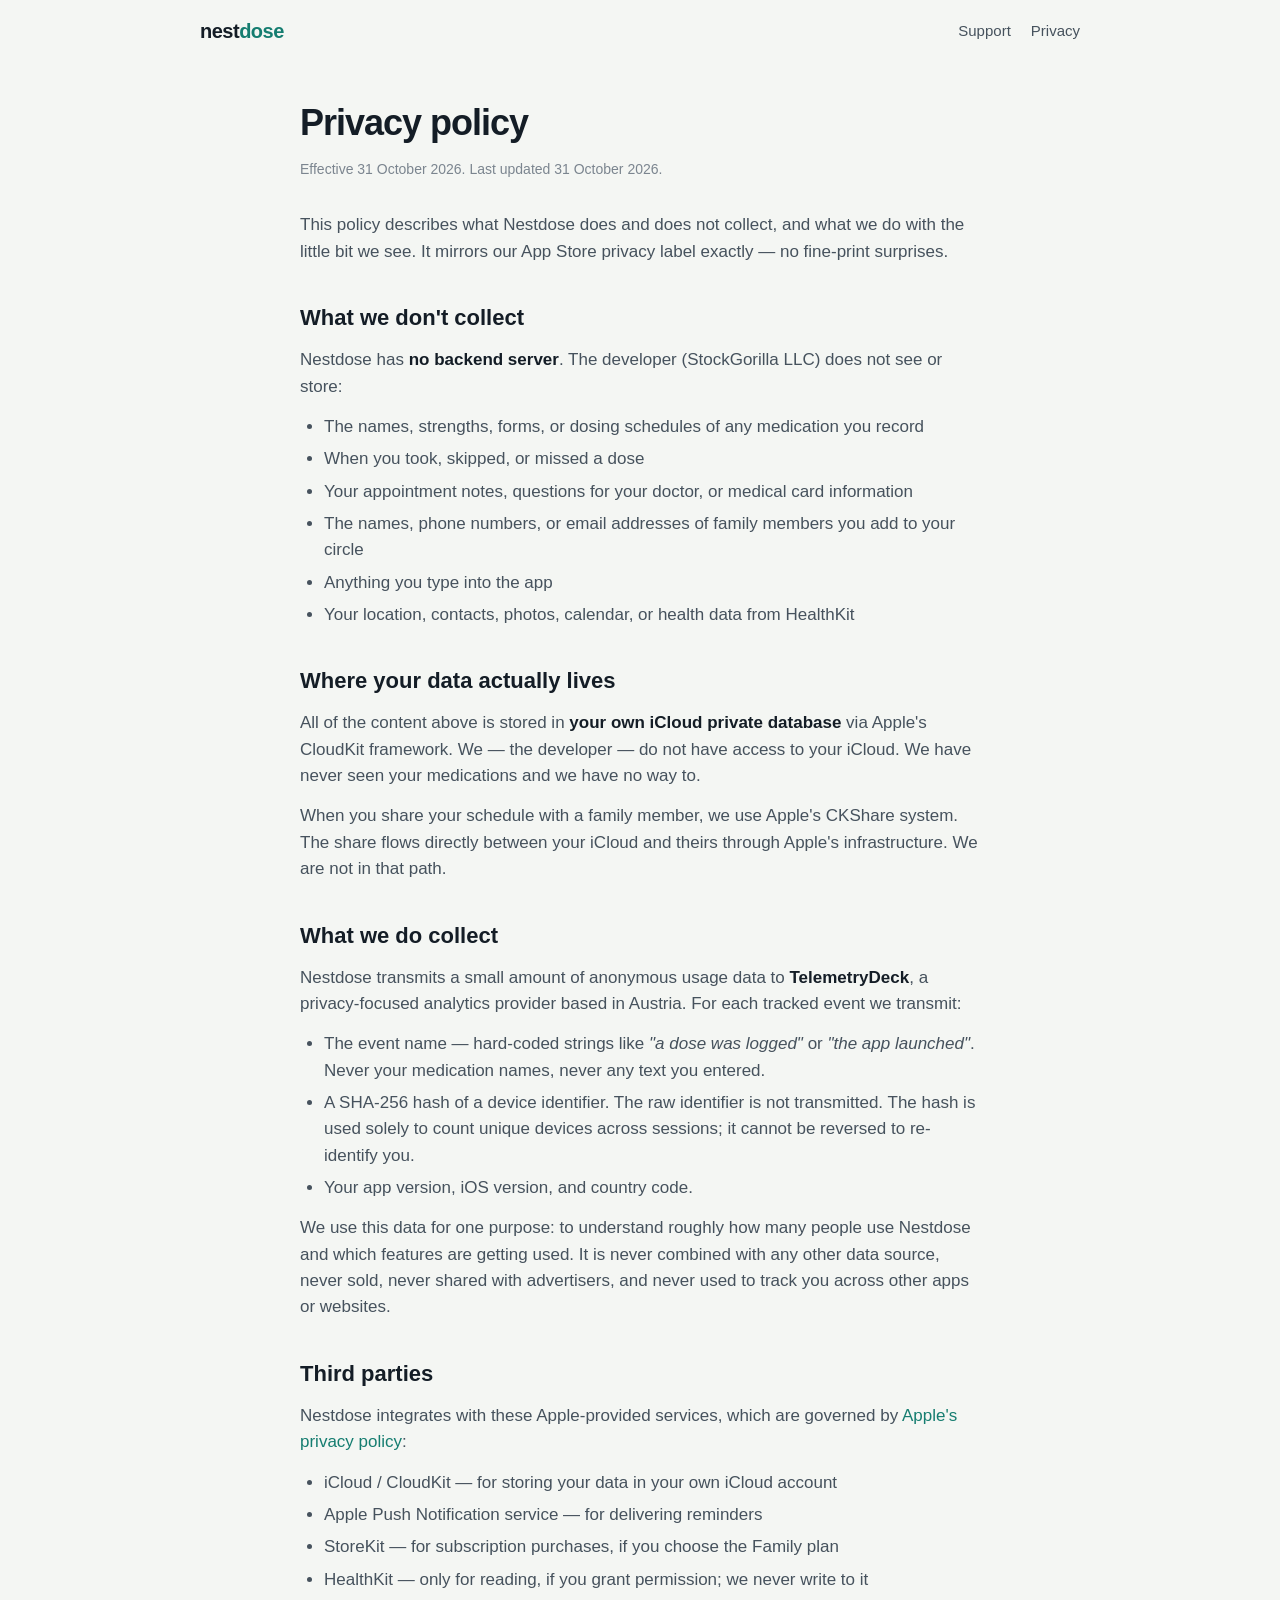
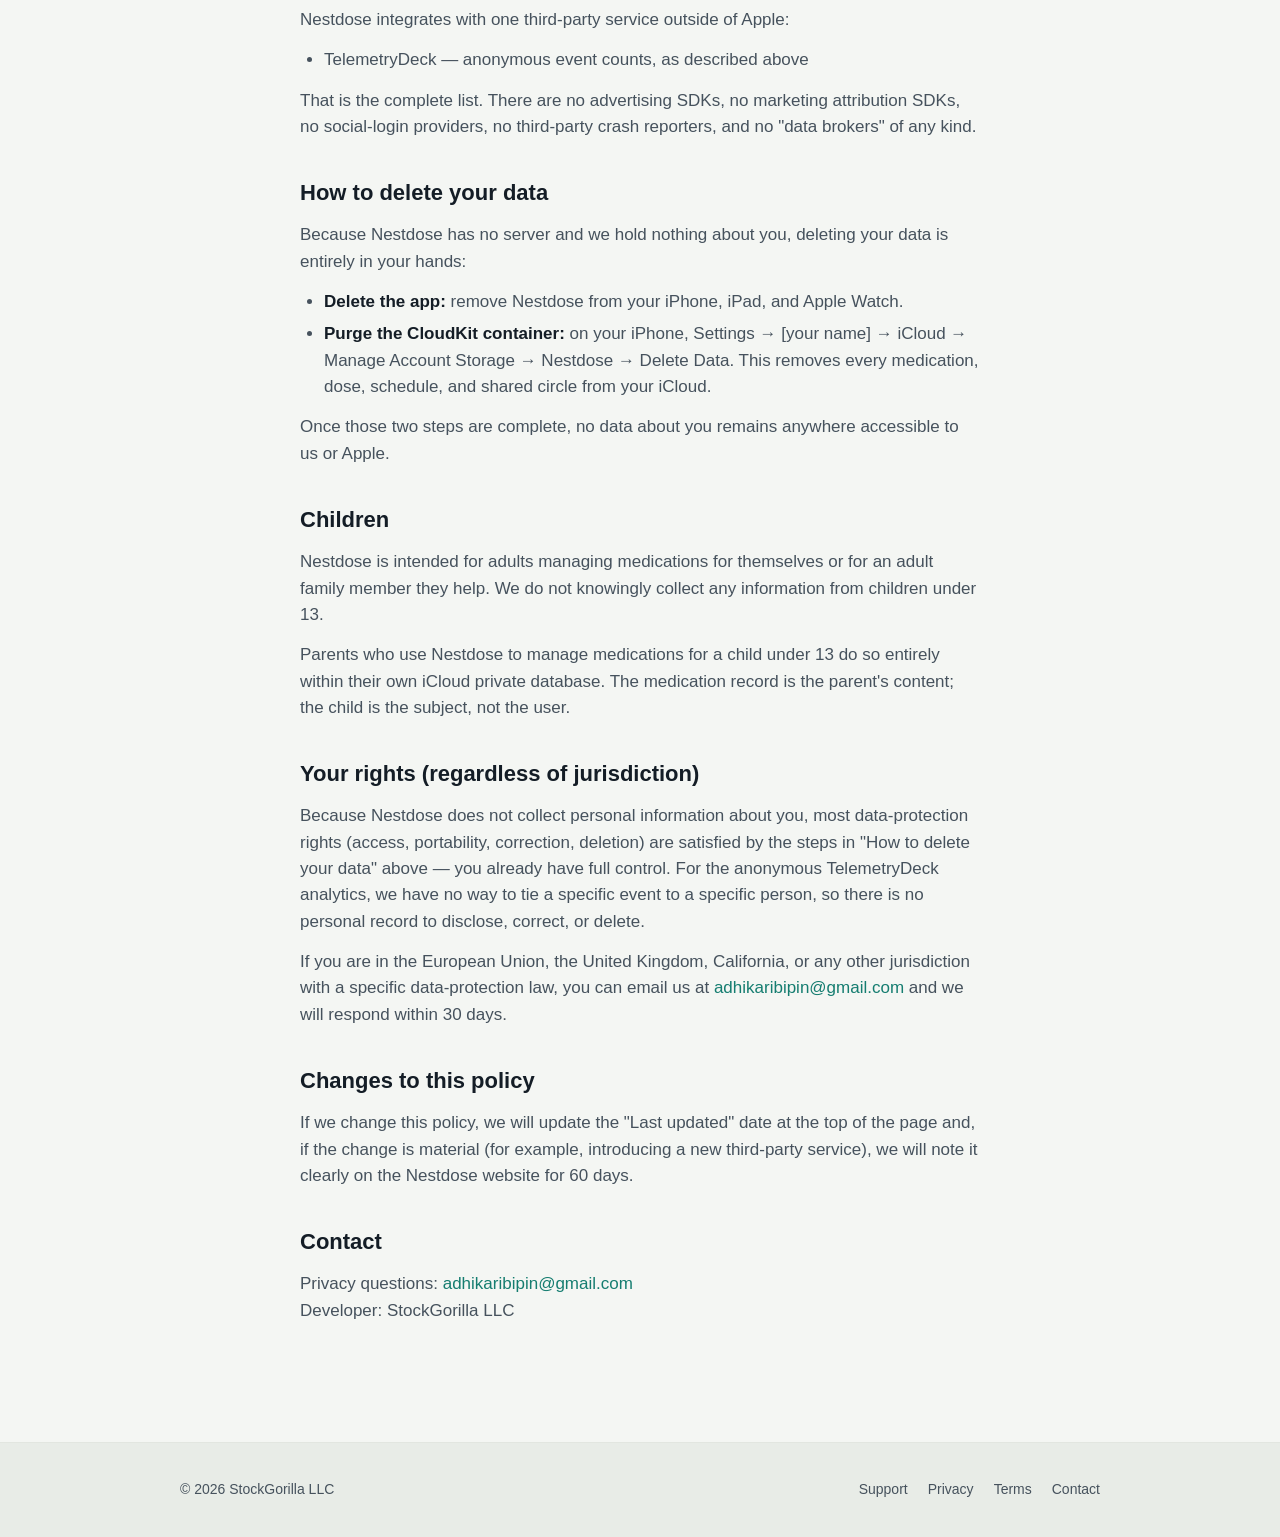
==== privacy/index.html @ 2128de8e "Initial scaffold: landing, privacy, support, terms Static site for nestdose.com. No build step — Net" ====
<!DOCTYPE html>
<html lang="en">
<head>
<meta charset="utf-8" />
<meta name="viewport" content="width=device-width, initial-scale=1" />
<title>Privacy Policy — Nestdose</title>
<meta name="description" content="Nestdose has no backend. Your medications and doses live in your own iCloud private database. We don't see them." />
<link rel="stylesheet" href="/style.css" />
<link rel="icon" href="/favicon.svg" type="image/svg+xml" />
</head>
<body>

<nav class="nav">
    <a href="/" class="brand">nest<span>dose</span></a>
    <ul>
        <li><a href="/support/">Support</a></li>
        <li><a href="/privacy/">Privacy</a></li>
    </ul>
</nav>

<main class="wrap legal">

<h1>Privacy policy</h1>
<p class="meta">Effective 31 October 2026. Last updated 31 October 2026.</p>

<p>This policy describes what Nestdose does and does not collect, and what we do with the little bit we see. It mirrors our App Store privacy label exactly — no fine-print surprises.</p>

<h2>What we don't collect</h2>
<p>Nestdose has <strong>no backend server</strong>. The developer (StockGorilla LLC) does not see or store:</p>
<ul>
    <li>The names, strengths, forms, or dosing schedules of any medication you record</li>
    <li>When you took, skipped, or missed a dose</li>
    <li>Your appointment notes, questions for your doctor, or medical card information</li>
    <li>The names, phone numbers, or email addresses of family members you add to your circle</li>
    <li>Anything you type into the app</li>
    <li>Your location, contacts, photos, calendar, or health data from HealthKit</li>
</ul>

<h2>Where your data actually lives</h2>
<p>All of the content above is stored in <strong>your own iCloud private database</strong> via Apple's CloudKit framework. We — the developer — do not have access to your iCloud. We have never seen your medications and we have no way to.</p>
<p>When you share your schedule with a family member, we use Apple's CKShare system. The share flows directly between your iCloud and theirs through Apple's infrastructure. We are not in that path.</p>

<h2>What we do collect</h2>
<p>Nestdose transmits a small amount of anonymous usage data to <strong>TelemetryDeck</strong>, a privacy-focused analytics provider based in Austria. For each tracked event we transmit:</p>
<ul>
    <li>The event name — hard-coded strings like <em>"a dose was logged"</em> or <em>"the app launched"</em>. Never your medication names, never any text you entered.</li>
    <li>A SHA-256 hash of a device identifier. The raw identifier is not transmitted. The hash is used solely to count unique devices across sessions; it cannot be reversed to re-identify you.</li>
    <li>Your app version, iOS version, and country code.</li>
</ul>
<p>We use this data for one purpose: to understand roughly how many people use Nestdose and which features are getting used. It is never combined with any other data source, never sold, never shared with advertisers, and never used to track you across other apps or websites.</p>

<h2>Third parties</h2>
<p>Nestdose integrates with these Apple-provided services, which are governed by <a href="https://www.apple.com/legal/privacy/">Apple's privacy policy</a>:</p>
<ul>
    <li>iCloud / CloudKit — for storing your data in your own iCloud account</li>
    <li>Apple Push Notification service — for delivering reminders</li>
    <li>StoreKit — for subscription purchases, if you choose the Family plan</li>
    <li>HealthKit — only for reading, if you grant permission; we never write to it</li>
</ul>
<p>Nestdose integrates with one third-party service outside of Apple:</p>
<ul>
    <li>TelemetryDeck — anonymous event counts, as described above</li>
</ul>
<p>That is the complete list. There are no advertising SDKs, no marketing attribution SDKs, no social-login providers, no third-party crash reporters, and no "data brokers" of any kind.</p>

<h2>How to delete your data</h2>
<p>Because Nestdose has no server and we hold nothing about you, deleting your data is entirely in your hands:</p>
<ul>
    <li><strong>Delete the app:</strong> remove Nestdose from your iPhone, iPad, and Apple Watch.</li>
    <li><strong>Purge the CloudKit container:</strong> on your iPhone, Settings → [your name] → iCloud → Manage Account Storage → Nestdose → Delete Data. This removes every medication, dose, schedule, and shared circle from your iCloud.</li>
</ul>
<p>Once those two steps are complete, no data about you remains anywhere accessible to us or Apple.</p>

<h2>Children</h2>
<p>Nestdose is intended for adults managing medications for themselves or for an adult family member they help. We do not knowingly collect any information from children under 13.</p>
<p>Parents who use Nestdose to manage medications for a child under 13 do so entirely within their own iCloud private database. The medication record is the parent's content; the child is the subject, not the user.</p>

<h2>Your rights (regardless of jurisdiction)</h2>
<p>Because Nestdose does not collect personal information about you, most data-protection rights (access, portability, correction, deletion) are satisfied by the steps in "How to delete your data" above — you already have full control. For the anonymous TelemetryDeck analytics, we have no way to tie a specific event to a specific person, so there is no personal record to disclose, correct, or delete.</p>
<p>If you are in the European Union, the United Kingdom, California, or any other jurisdiction with a specific data-protection law, you can email us at <a href="mailto:adhikaribipin@gmail.com">adhikaribipin@gmail.com</a> and we will respond within 30 days.</p>

<h2>Changes to this policy</h2>
<p>If we change this policy, we will update the "Last updated" date at the top of the page and, if the change is material (for example, introducing a new third-party service), we will note it clearly on the Nestdose website for 60 days.</p>

<h2>Contact</h2>
<p>Privacy questions: <a href="mailto:adhikaribipin@gmail.com">adhikaribipin@gmail.com</a><br>
Developer: StockGorilla LLC</p>

</main>

<footer class="footer">
    <div class="inner">
        <div>© 2026 StockGorilla LLC</div>
        <ul>
            <li><a href="/support/">Support</a></li>
            <li><a href="/privacy/">Privacy</a></li>
            <li><a href="/terms/">Terms</a></li>
            <li><a href="mailto:adhikaribipin@gmail.com">Contact</a></li>
        </ul>
    </div>
</footer>

</body>
</html>
---- style.css ----
/* Nestdose website — shared stylesheet.
   Tokens mirror Nestdose/DesignSystem Tokens.swift so the website
   reads as the app on landing. Keep in sync when the app tokens
   move. */

:root {
    --paper:      #F4F6F3;
    --card:       #FFFFFF;
    --line:       #E2E6E0;
    --ink:        #141D26;
    --ink-med:    #46525D;
    --ink-mute:   #7B858F;
    --teal:       #157D70;
    --teal-deep:  #0E5F55;
    --teal-soft:  #DCEFEA;
    --attend:     #C2621D;
    --attend-sft: #FBE9DA;
}

* {
    box-sizing: border-box;
    margin: 0;
    padding: 0;
}

html {
    -webkit-text-size-adjust: 100%;
    text-size-adjust: 100%;
}

body {
    font-family: -apple-system, BlinkMacSystemFont, "SF Pro Text",
                 "Helvetica Neue", Arial, sans-serif;
    font-size: 17px;
    line-height: 1.55;
    color: var(--ink);
    background: var(--paper);
    -webkit-font-smoothing: antialiased;
    -moz-osx-font-smoothing: grayscale;
}

a {
    color: var(--teal);
    text-decoration: none;
}

a:hover { text-decoration: underline; }

.wrap {
    max-width: 720px;
    margin: 0 auto;
    padding: 32px 20px 64px;
}

.wrap-wide {
    max-width: 920px;
    margin: 0 auto;
    padding: 32px 20px 64px;
}

/* Nav */
.nav {
    display: flex;
    justify-content: space-between;
    align-items: center;
    padding: 16px 20px;
    max-width: 920px;
    margin: 0 auto;
}
.nav a.brand {
    font-weight: 800;
    font-size: 20px;
    color: var(--ink);
    letter-spacing: -0.5px;
}
.nav a.brand span { color: var(--teal); }
.nav ul { display: flex; gap: 20px; list-style: none; }
.nav ul a {
    color: var(--ink-med);
    font-size: 15px;
    font-weight: 500;
}

/* Hero */
.hero {
    background: var(--teal);
    color: #fff;
    padding: 80px 20px 100px;
    text-align: left;
}
.hero-inner {
    max-width: 920px;
    margin: 0 auto;
}
.hero h1 {
    font-size: 56px;
    font-weight: 900;
    line-height: 1.05;
    letter-spacing: -1.5px;
    margin-bottom: 20px;
}
.hero p.tag {
    font-size: 22px;
    color: rgba(255,255,255,0.85);
    font-weight: 500;
    max-width: 560px;
    margin-bottom: 32px;
}
.hero .cta-row { display: flex; gap: 12px; flex-wrap: wrap; }
.hero .cta {
    display: inline-block;
    padding: 14px 24px;
    background: var(--teal-deep);
    color: #fff;
    font-weight: 700;
    border-radius: 999px;
    font-size: 16px;
}
.hero .cta:hover { background: #0a4e46; text-decoration: none; }
.hero .cta.outline {
    background: transparent;
    border: 2px solid rgba(255,255,255,0.4);
}
.hero .cta.outline:hover {
    background: rgba(255,255,255,0.1);
    border-color: rgba(255,255,255,0.7);
}

/* Section */
section { padding: 56px 20px; }
section .inner { max-width: 920px; margin: 0 auto; }
section h2 {
    font-size: 32px;
    font-weight: 800;
    letter-spacing: -0.5px;
    margin-bottom: 16px;
}
section p.lede {
    font-size: 18px;
    color: var(--ink-med);
    margin-bottom: 32px;
    max-width: 640px;
}

/* Cards */
.cards {
    display: grid;
    grid-template-columns: 1fr 1fr;
    gap: 20px;
}
.card {
    background: var(--card);
    border: 1px solid var(--line);
    border-radius: 16px;
    padding: 24px;
}
.card h3 {
    font-size: 20px;
    font-weight: 800;
    margin-bottom: 10px;
}
.card .price {
    color: var(--teal);
    font-weight: 700;
    font-size: 14px;
    letter-spacing: 0.5px;
    text-transform: uppercase;
    margin-bottom: 12px;
    display: block;
}
.card ul {
    list-style: none;
    margin-top: 12px;
}
.card ul li {
    padding-left: 22px;
    position: relative;
    margin-bottom: 8px;
    color: var(--ink-med);
    font-size: 15px;
}
.card ul li::before {
    content: "✓";
    position: absolute;
    left: 0;
    color: var(--teal);
    font-weight: 700;
}

/* Legal pages (/privacy, /terms, /support) */
.legal h1 {
    font-size: 36px;
    font-weight: 800;
    letter-spacing: -1px;
    margin-bottom: 8px;
}
.legal .meta {
    color: var(--ink-mute);
    font-size: 14px;
    margin-bottom: 32px;
}
.legal h2 {
    font-size: 22px;
    font-weight: 700;
    margin-top: 36px;
    margin-bottom: 12px;
}
.legal h3 {
    font-size: 18px;
    font-weight: 700;
    margin-top: 24px;
    margin-bottom: 8px;
}
.legal p { margin-bottom: 14px; color: var(--ink-med); }
.legal ul {
    margin-left: 24px;
    margin-bottom: 14px;
    color: var(--ink-med);
}
.legal li { margin-bottom: 6px; }
.legal strong { color: var(--ink); }

/* Footer */
.footer {
    background: #e8ece7;
    padding: 36px 20px;
    border-top: 1px solid var(--line);
    margin-top: 40px;
}
.footer .inner {
    max-width: 920px;
    margin: 0 auto;
    display: flex;
    justify-content: space-between;
    flex-wrap: wrap;
    gap: 20px;
    color: var(--ink-med);
    font-size: 14px;
}
.footer a { color: var(--ink-med); }
.footer a:hover { color: var(--teal); }
.footer ul { list-style: none; display: flex; gap: 20px; }

/* Responsive */
@media (max-width: 640px) {
    .hero { padding: 48px 20px 64px; }
    .hero h1 { font-size: 40px; }
    .hero p.tag { font-size: 18px; }
    section h2 { font-size: 26px; }
    .cards { grid-template-columns: 1fr; }
    .legal h1 { font-size: 28px; }
    .footer .inner { flex-direction: column; }
}
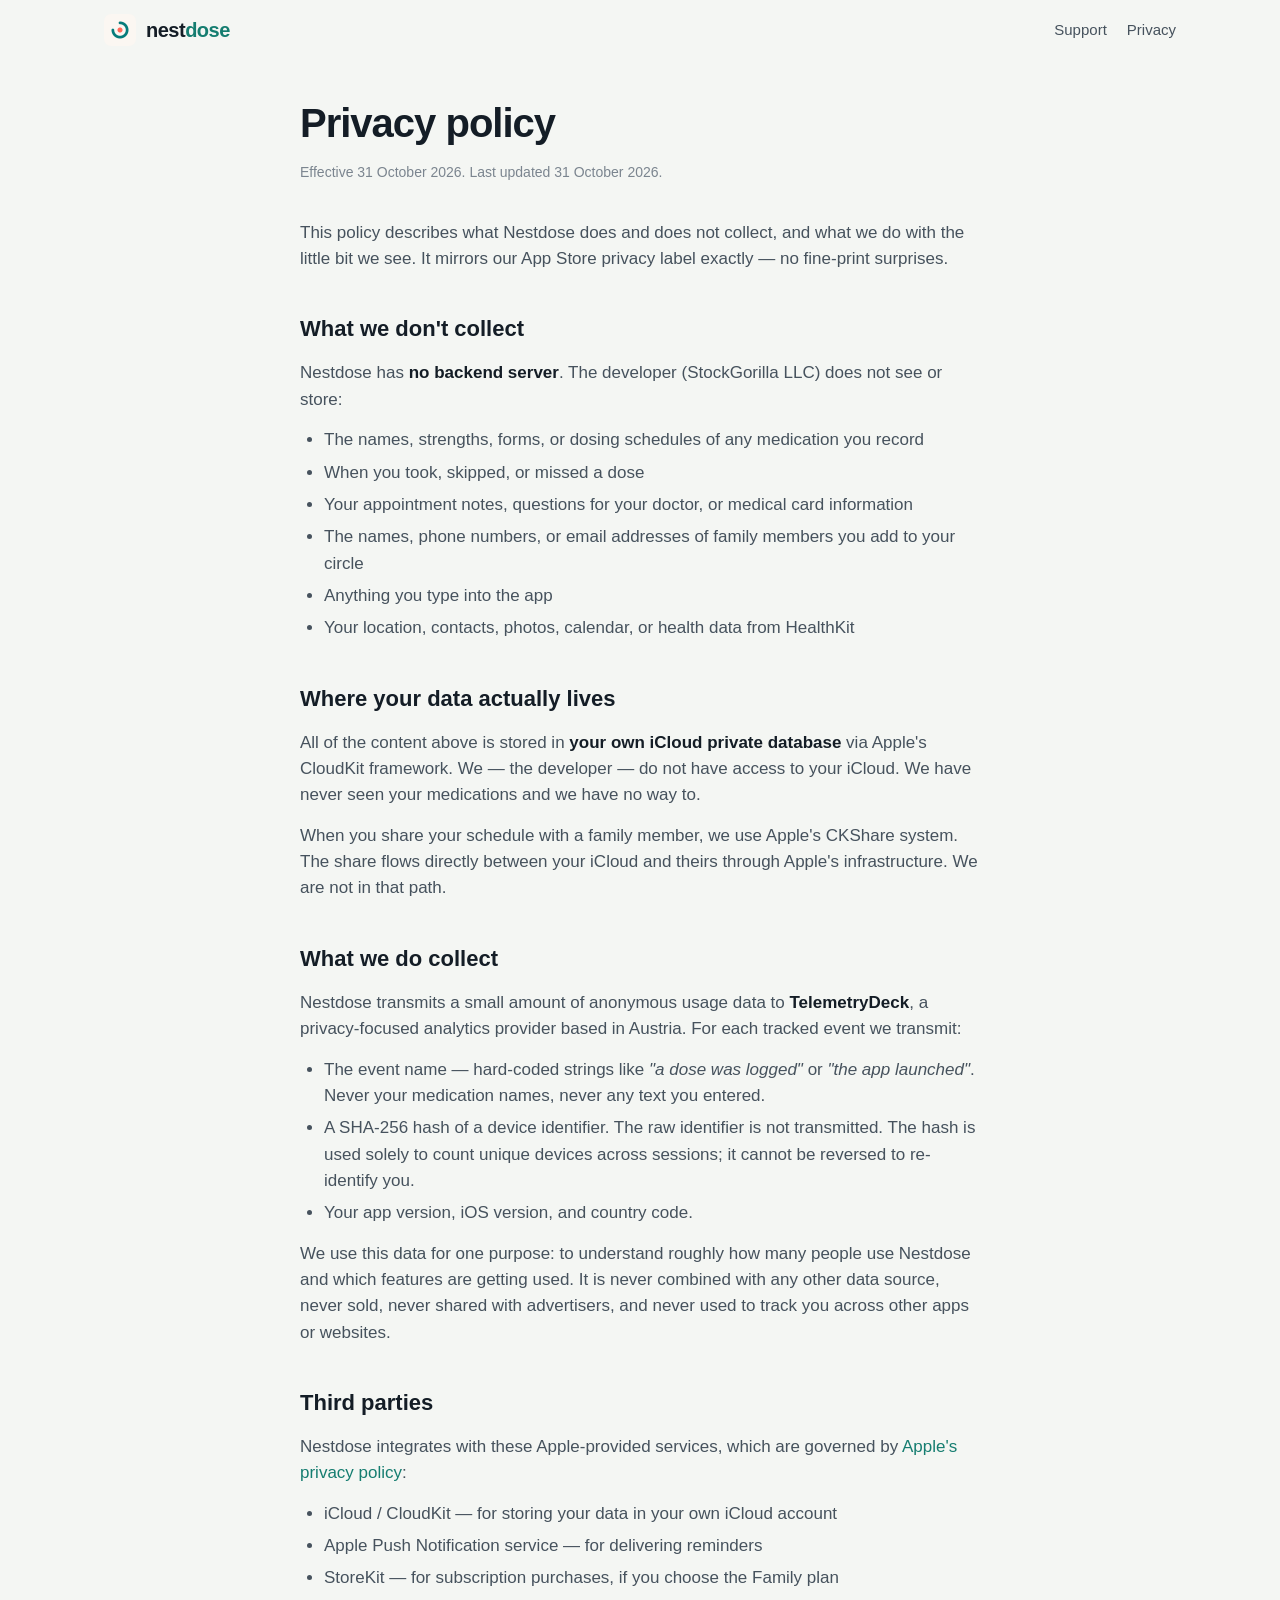
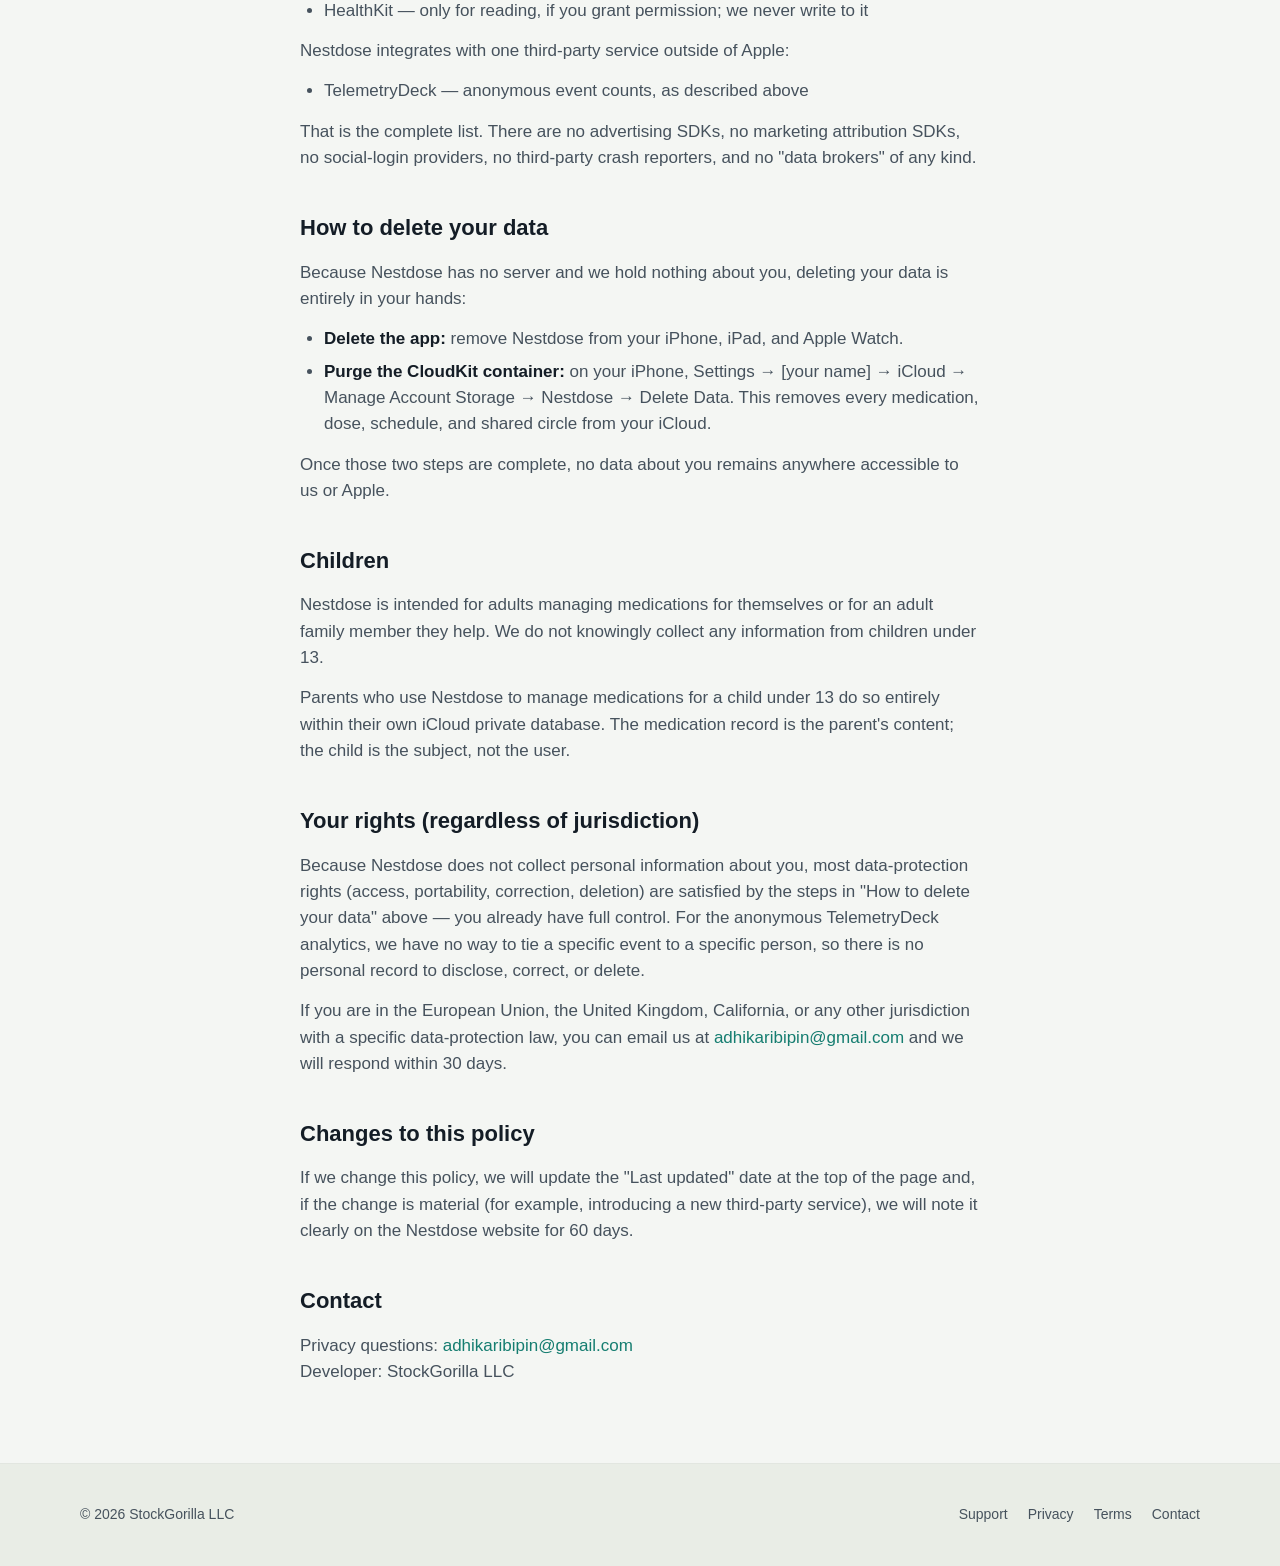
==== commit 3df1c11c: "Add app icon + 4 real screenshots; redesign hero and add gallery Website looked generic with just th" ====
--- a/privacy/index.html
+++ b/privacy/index.html
@@ -6,12 +6,18 @@
 <title>Privacy Policy — Nestdose</title>
 <meta name="description" content="Nestdose has no backend. Your medications and doses live in your own iCloud private database. We don't see them." />
 <link rel="stylesheet" href="/style.css" />
-<link rel="icon" href="/favicon.svg" type="image/svg+xml" />
+<link rel="icon" href="/favicon-32.png" sizes="32x32" />
+<link rel="icon" href="/icon-128.png" sizes="128x128" />
+<link rel="apple-touch-icon" href="/apple-touch-icon.png" />
+<meta name="theme-color" content="#157D70" />
 </head>
 <body>
 
 <nav class="nav">
-    <a href="/" class="brand">nest<span>dose</span></a>
+    <a href="/" class="brand">
+        <img src="/icon-128.png" alt="" class="brand-icon" />
+        <span class="brand-name">nest<em>dose</em></span>
+    </a>
     <ul>
         <li><a href="/support/">Support</a></li>
         <li><a href="/privacy/">Privacy</a></li>
--- a/style.css
+++ b/style.css
@@ -15,6 +15,7 @@
     --teal-soft:  #DCEFEA;
     --attend:     #C2621D;
     --attend-sft: #FBE9DA;
+    --coral:      #D1543F;
 }
 
 * {
@@ -23,10 +24,7 @@
     padding: 0;
 }
 
-html {
-    -webkit-text-size-adjust: 100%;
-    text-size-adjust: 100%;
-}
+html { -webkit-text-size-adjust: 100%; text-size-adjust: 100%; }
 
 body {
     font-family: -apple-system, BlinkMacSystemFont, "SF Pro Text",
@@ -39,11 +37,7 @@
     -moz-osx-font-smoothing: grayscale;
 }
 
-a {
-    color: var(--teal);
-    text-decoration: none;
-}
-
+a { color: var(--teal); text-decoration: none; }
 a:hover { text-decoration: underline; }
 
 .wrap {
@@ -52,28 +46,36 @@
     padding: 32px 20px 64px;
 }
 
-.wrap-wide {
-    max-width: 920px;
-    margin: 0 auto;
-    padding: 32px 20px 64px;
-}
-
-/* Nav */
+/* ---------- Nav ---------- */
+
 .nav {
     display: flex;
     justify-content: space-between;
     align-items: center;
-    padding: 16px 20px;
-    max-width: 920px;
+    padding: 14px 24px;
+    max-width: 1120px;
     margin: 0 auto;
 }
 .nav a.brand {
+    display: inline-flex;
+    align-items: center;
+    gap: 10px;
+    color: var(--ink);
+}
+.nav a.brand:hover { text-decoration: none; }
+.nav .brand-icon {
+    width: 32px;
+    height: 32px;
+    border-radius: 7px;
+    display: block;
+}
+.nav .brand-name {
     font-weight: 800;
     font-size: 20px;
-    color: var(--ink);
     letter-spacing: -0.5px;
-}
-.nav a.brand span { color: var(--teal); }
+    color: var(--ink);
+}
+.nav .brand-name em { color: var(--teal); font-style: normal; }
 .nav ul { display: flex; gap: 20px; list-style: none; }
 .nav ul a {
     color: var(--ink-med);
@@ -81,30 +83,38 @@
     font-weight: 500;
 }
 
-/* Hero */
+/* ---------- Hero ---------- */
+
 .hero {
     background: var(--teal);
     color: #fff;
-    padding: 80px 20px 100px;
-    text-align: left;
+    padding: 72px 24px 0;
+    overflow: hidden;
 }
 .hero-inner {
-    max-width: 920px;
+    max-width: 1120px;
     margin: 0 auto;
-}
+    display: grid;
+    grid-template-columns: 1.1fr 0.9fr;
+    gap: 48px;
+    align-items: center;
+}
+.hero-copy { padding-bottom: 80px; }
 .hero h1 {
     font-size: 56px;
     font-weight: 900;
     line-height: 1.05;
     letter-spacing: -1.5px;
     margin-bottom: 20px;
+    color: #fff;
 }
 .hero p.tag {
-    font-size: 22px;
-    color: rgba(255,255,255,0.85);
+    font-size: 20px;
+    color: rgba(255,255,255,0.86);
     font-weight: 500;
-    max-width: 560px;
-    margin-bottom: 32px;
+    max-width: 480px;
+    margin-bottom: 28px;
+    line-height: 1.5;
 }
 .hero .cta-row { display: flex; gap: 12px; flex-wrap: wrap; }
 .hero .cta {
@@ -115,6 +125,7 @@
     font-weight: 700;
     border-radius: 999px;
     font-size: 16px;
+    transition: background 160ms ease;
 }
 .hero .cta:hover { background: #0a4e46; text-decoration: none; }
 .hero .cta.outline {
@@ -125,44 +136,99 @@
     background: rgba(255,255,255,0.1);
     border-color: rgba(255,255,255,0.7);
 }
-
-/* Section */
-section { padding: 56px 20px; }
-section .inner { max-width: 920px; margin: 0 auto; }
+.hero-device {
+    position: relative;
+    display: flex;
+    justify-content: center;
+    align-items: flex-end;
+    padding-top: 40px;
+}
+.hero-device img {
+    max-width: 360px;
+    width: 100%;
+    display: block;
+    filter: drop-shadow(0 24px 40px rgba(0,0,0,0.18));
+    transform: translateY(40px);
+}
+
+/* ---------- Section base ---------- */
+
+section { padding: 72px 24px; }
+section .inner { max-width: 1120px; margin: 0 auto; }
 section h2 {
-    font-size: 32px;
-    font-weight: 800;
-    letter-spacing: -0.5px;
+    font-size: 36px;
+    font-weight: 800;
+    letter-spacing: -0.75px;
     margin-bottom: 16px;
+    color: var(--ink);
 }
 section p.lede {
     font-size: 18px;
     color: var(--ink-med);
-    margin-bottom: 32px;
+    margin-bottom: 36px;
     max-width: 640px;
-}
-
-/* Cards */
+    line-height: 1.55;
+}
+
+/* ---------- Gallery ---------- */
+
+.gallery { background: var(--paper); padding-top: 100px; }
+.shots {
+    display: grid;
+    grid-template-columns: repeat(4, 1fr);
+    gap: 28px;
+}
+.shots figure {
+    display: flex;
+    flex-direction: column;
+    gap: 16px;
+}
+.shots img {
+    width: 100%;
+    height: auto;
+    display: block;
+    border-radius: 24px;
+    background: var(--card);
+    filter: drop-shadow(0 12px 24px rgba(16, 36, 44, 0.08));
+}
+.shots figcaption {
+    font-size: 15px;
+    color: var(--ink-med);
+    line-height: 1.5;
+    padding: 0 4px;
+}
+.shots figcaption strong {
+    display: block;
+    color: var(--ink);
+    font-weight: 700;
+    margin-bottom: 4px;
+}
+
+/* ---------- Plans ---------- */
+
+.plans { background: var(--card); border-top: 1px solid var(--line); border-bottom: 1px solid var(--line); }
 .cards {
     display: grid;
     grid-template-columns: 1fr 1fr;
-    gap: 20px;
+    gap: 24px;
 }
 .card {
-    background: var(--card);
+    background: var(--paper);
     border: 1px solid var(--line);
-    border-radius: 16px;
-    padding: 24px;
+    border-radius: 20px;
+    padding: 28px;
 }
 .card h3 {
-    font-size: 20px;
-    font-weight: 800;
-    margin-bottom: 10px;
+    font-size: 22px;
+    font-weight: 800;
+    margin-bottom: 12px;
+    color: var(--ink);
+    letter-spacing: -0.3px;
 }
 .card .price {
     color: var(--teal);
     font-weight: 700;
-    font-size: 14px;
+    font-size: 13px;
     letter-spacing: 0.5px;
     text-transform: uppercase;
     margin-bottom: 12px;
@@ -170,40 +236,57 @@
 }
 .card ul {
     list-style: none;
-    margin-top: 12px;
+    margin-top: 14px;
 }
 .card ul li {
-    padding-left: 22px;
+    padding-left: 24px;
     position: relative;
-    margin-bottom: 8px;
-    color: var(--ink-med);
-    font-size: 15px;
+    margin-bottom: 10px;
+    color: var(--ink-med);
+    font-size: 15.5px;
+    line-height: 1.5;
 }
 .card ul li::before {
     content: "✓";
     position: absolute;
     left: 0;
+    top: 0;
     color: var(--teal);
-    font-weight: 700;
-}
-
-/* Legal pages (/privacy, /terms, /support) */
+    font-weight: 800;
+    font-size: 16px;
+}
+
+/* ---------- Privacy + disclaimer callouts ---------- */
+
+.privacy-callout { background: var(--paper); }
+.privacy-callout .link-row { margin-top: 0; }
+.privacy-callout .link-row a { font-weight: 600; }
+.disclaimer {
+    background: var(--card);
+    border-top: 1px solid var(--line);
+    border-bottom: 1px solid var(--line);
+}
+
+/* ---------- Legal pages ---------- */
+
 .legal h1 {
-    font-size: 36px;
+    font-size: 40px;
     font-weight: 800;
     letter-spacing: -1px;
     margin-bottom: 8px;
+    color: var(--ink);
 }
 .legal .meta {
     color: var(--ink-mute);
     font-size: 14px;
-    margin-bottom: 32px;
+    margin-bottom: 36px;
 }
 .legal h2 {
     font-size: 22px;
     font-weight: 700;
-    margin-top: 36px;
-    margin-bottom: 12px;
+    margin-top: 40px;
+    margin-bottom: 14px;
+    color: var(--ink);
 }
 .legal h3 {
     font-size: 18px;
@@ -212,23 +295,20 @@
     margin-bottom: 8px;
 }
 .legal p { margin-bottom: 14px; color: var(--ink-med); }
-.legal ul {
-    margin-left: 24px;
-    margin-bottom: 14px;
-    color: var(--ink-med);
-}
+.legal ul { margin-left: 24px; margin-bottom: 14px; color: var(--ink-med); }
 .legal li { margin-bottom: 6px; }
 .legal strong { color: var(--ink); }
 
-/* Footer */
+/* ---------- Footer ---------- */
+
 .footer {
-    background: #e8ece7;
-    padding: 36px 20px;
+    background: #e9ede6;
+    padding: 40px 24px;
     border-top: 1px solid var(--line);
-    margin-top: 40px;
+    margin-top: 0;
 }
 .footer .inner {
-    max-width: 920px;
+    max-width: 1120px;
     margin: 0 auto;
     display: flex;
     justify-content: space-between;
@@ -241,13 +321,27 @@
 .footer a:hover { color: var(--teal); }
 .footer ul { list-style: none; display: flex; gap: 20px; }
 
-/* Responsive */
+/* ---------- Responsive ---------- */
+
+@media (max-width: 920px) {
+    .hero-inner { grid-template-columns: 1fr; gap: 20px; text-align: left; }
+    .hero-copy { padding-bottom: 20px; }
+    .hero-device { padding-top: 0; }
+    .hero-device img { max-width: 280px; transform: translateY(32px); }
+    .shots { grid-template-columns: 1fr 1fr; }
+}
+
 @media (max-width: 640px) {
-    .hero { padding: 48px 20px 64px; }
+    .nav { padding: 12px 16px; }
+    .hero { padding: 48px 20px 0; }
     .hero h1 { font-size: 40px; }
-    .hero p.tag { font-size: 18px; }
-    section h2 { font-size: 26px; }
+    .hero p.tag { font-size: 17px; }
+    section { padding: 48px 20px; }
+    section h2 { font-size: 28px; }
+    .shots { grid-template-columns: 1fr; gap: 32px; }
+    .shots img { max-width: 320px; margin: 0 auto; }
+    .shots figcaption { text-align: center; }
     .cards { grid-template-columns: 1fr; }
-    .legal h1 { font-size: 28px; }
+    .legal h1 { font-size: 30px; }
     .footer .inner { flex-direction: column; }
 }
